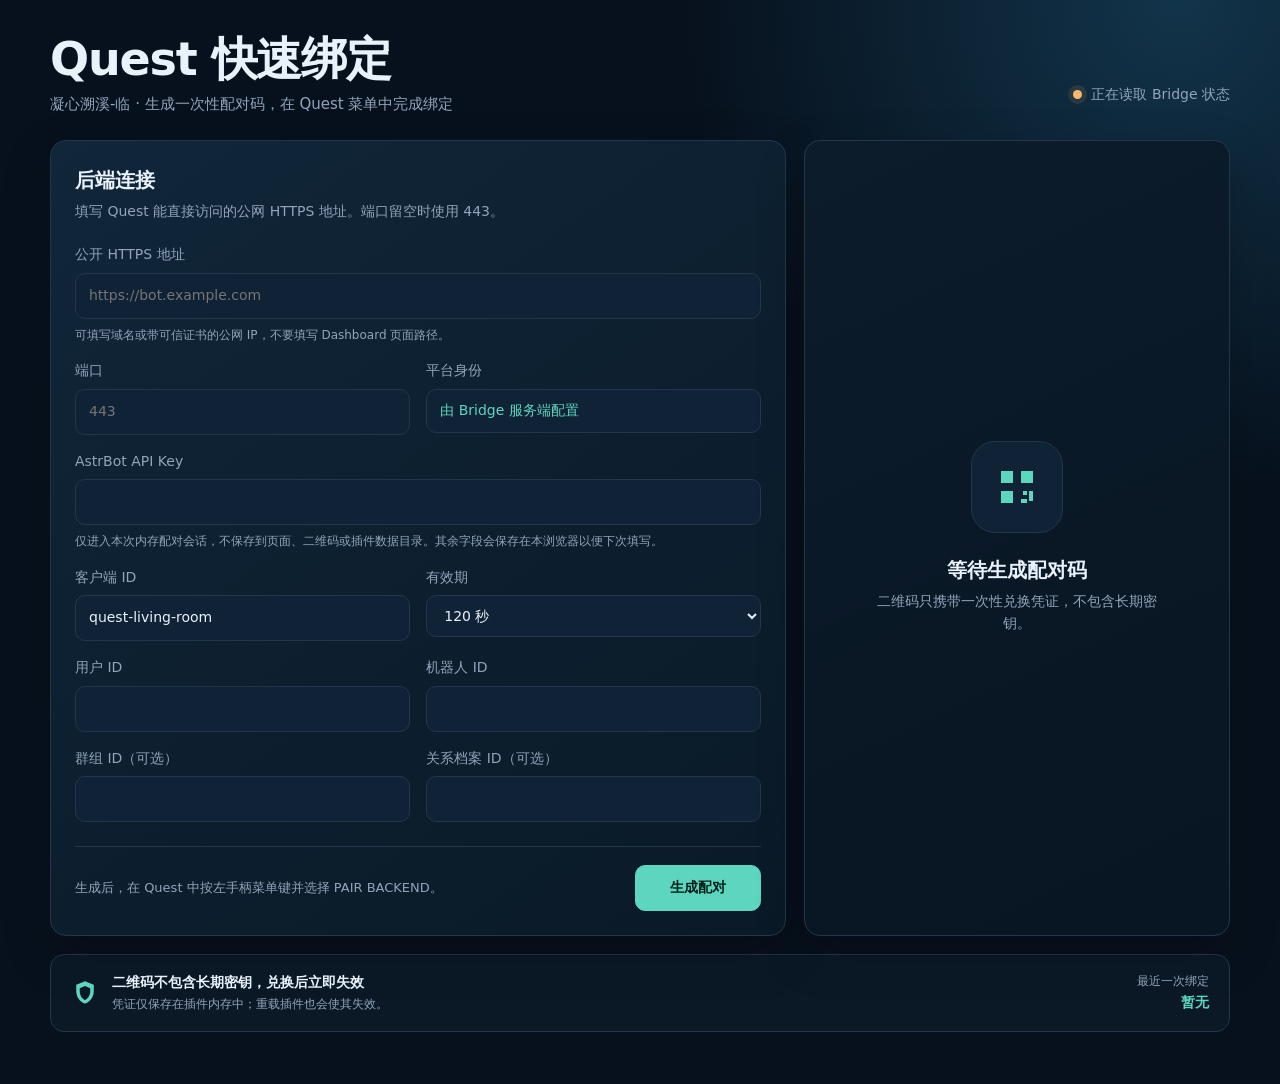
==== pages/pairing/index.html @ a7e20ed2 "release: v0.1.1" ====
<!doctype html>
<html lang="zh-CN">
<head>
  <meta charset="utf-8" />
  <meta name="viewport" content="width=device-width, initial-scale=1" />
  <meta name="color-scheme" content="dark" />
  <title>凝心溯溪-临｜Quest 快速绑定</title>
  <link rel="stylesheet" href="./style.css" />
</head>
<body>
  <main class="shell">
    <header class="page-header">
      <div>
        <h1>Quest 快速绑定</h1>
        <p>凝心溯溪-临 · 生成一次性配对码，在 Quest 菜单中完成绑定</p>
      </div>
      <div class="runtime-state" role="status" aria-live="polite" aria-atomic="true">
        <span class="state-dot" aria-hidden="true"></span>
        <span id="runtime-label">正在读取 Bridge 状态</span>
      </div>
    </header>

    <section class="workspace" aria-label="Quest 后端配对">
      <form id="pairing-form" class="config-panel" autocomplete="off">
        <div class="section-heading">
          <div>
            <h2>后端连接</h2>
            <p>填写 Quest 能直接访问的公网 HTTPS 地址。端口留空时使用 443。</p>
          </div>
        </div>

        <div class="form-grid">
          <label class="field field-wide">
            <span>公开 HTTPS 地址</span>
            <input id="public-url" name="public_url" type="url" inputmode="url" placeholder="https://bot.example.com" required />
            <small>可填写域名或带可信证书的公网 IP，不要填写 Dashboard 页面路径。</small>
          </label>
          <label class="field">
            <span>端口</span>
            <input id="port" name="port" type="number" inputmode="numeric" min="1" max="65535" placeholder="443" />
          </label>
          <div class="field identity-readonly">
            <span>平台身份</span>
            <div id="trusted-platform" class="identity-value">由 Bridge 服务端配置</div>
          </div>
          <label class="field field-wide">
            <span>AstrBot API Key</span>
            <input id="astrbot-api-key" name="astrbot_api_key" type="password" maxlength="4096" autocomplete="new-password" spellcheck="false" required />
            <small>仅进入本次内存配对会话，不保存到页面、二维码或插件数据目录。其余字段会保存在本浏览器以便下次填写。</small>
          </label>
          <label class="field">
            <span>客户端 ID</span>
            <input id="client-id" name="client_id" type="text" maxlength="64" value="quest-living-room" required />
          </label>
          <label class="field">
            <span>有效期</span>
            <select id="ttl" name="ttl_seconds">
              <option value="60">60 秒</option>
              <option value="120" selected>120 秒</option>
              <option value="180">180 秒</option>
              <option value="300">300 秒</option>
            </select>
          </label>
          <label class="field">
            <span>用户 ID</span>
            <input id="user-id" name="user_id" type="text" maxlength="128" required />
          </label>
          <label class="field">
            <span>机器人 ID</span>
            <input id="bot-id" name="bot_id" type="text" maxlength="128" required />
          </label>
          <label class="field">
            <span>群组 ID（可选）</span>
            <input id="group-id" name="group_id" type="text" maxlength="128" />
          </label>
          <label class="field">
            <span>关系档案 ID（可选）</span>
            <input id="relationship-profile-id" name="relationship_profile_id" type="text" maxlength="128" />
          </label>
        </div>

        <div class="form-actions">
          <p id="form-hint">生成后，在 Quest 中按左手柄菜单键并选择 PAIR BACKEND。</p>
          <button id="generate-button" class="primary" type="submit">生成配对</button>
        </div>
      </form>

      <section class="pairing-panel" aria-labelledby="pairing-title">
        <div id="pairing-empty" class="empty-state">
          <div class="empty-mark" aria-hidden="true">
            <svg viewBox="0 0 24 24" role="img"><path d="M4 4h6v6H4V4Zm10 0h6v6h-6V4ZM4 14h6v6H4v-6Zm11 0h2v2h-2v-2Zm3 0h2v5h-2v-5Zm-4 4h3v2h-3v-2Z" /></svg>
          </div>
          <h2 id="pairing-title">等待生成配对码</h2>
          <p>二维码只携带一次性兑换凭证，不包含长期密钥。</p>
        </div>

        <div id="pairing-result" class="pairing-result" hidden>
          <div class="result-heading">
            <div>
              <h2>扫码绑定</h2>
              <p id="pairing-status" class="waiting" role="status" aria-live="polite" aria-atomic="true">等待 Quest 兑换</p>
            </div>
            <div class="countdown" aria-label="剩余时间">
              <span>剩余时间</span>
              <strong id="countdown">02:00</strong>
            </div>
          </div>

          <div class="qr-frame">
            <img id="qr-image" alt="Quest 一次性配对二维码" />
          </div>

          <div class="short-code-block">
            <span>6 位配对码</span>
            <strong id="short-code">—</strong>
            <p>当前相机 SDK 不支持应用内读取透视画面时，可在 Quest 配对面板中输入服务器地址和此短码。</p>
          </div>

          <div class="result-actions">
            <button id="copy-code" type="button" aria-busy="false">复制配对码</button>
            <button id="revoke" class="danger" type="button" aria-busy="false">撤销</button>
          </div>
          <p id="exchange-url" class="exchange-url"></p>
        </div>
      </section>
    </section>

    <section class="security-strip" aria-label="配对安全与最近状态">
      <div class="security-copy">
        <svg viewBox="0 0 24 24" aria-hidden="true"><path d="M12 2 4.5 5v5.4c0 4.8 3.2 9.3 7.5 10.6 4.3-1.3 7.5-5.8 7.5-10.6V5L12 2Zm0 4.1 4.5 1.8v2.5c0 3.2-1.8 6.3-4.5 7.6-2.7-1.3-4.5-4.4-4.5-7.6V7.9L12 6.1Z" /></svg>
        <div>
          <strong>二维码不包含长期密钥，兑换后立即失效</strong>
          <span>凭证仅保存在插件内存中；重载插件也会使其失效。</span>
        </div>
      </div>
      <div class="recent-binding">
        <span>最近一次绑定</span>
        <strong id="recent-binding">暂无</strong>
      </div>
    </section>

    <div id="startup-error" class="startup-error" role="alert" hidden></div>
    <div id="toast" role="status" aria-live="polite" aria-atomic="true"></div>
  </main>

  <script src="/api/plugin/page/bridge-sdk.js"></script>
  <script type="module" src="./app.js"></script>
</body>
</html>
---- pages/pairing/style.css ----
:root {
  color-scheme: dark;
  --bg: #07111d;
  --panel: #0d1b2a;
  --surface: #102236;
  --surface-deep: #081522;
  --line: #24364a;
  --text: #e9f1fb;
  --muted: #91a4ba;
  --accent: #5dd6c0;
  --accent-ink: #04201b;
  --warn: #ffb86b;
  --danger: #ff7b72;
  --radius: 16px;
}

* { box-sizing: border-box; }
body {
  margin: 0;
  min-height: 100vh;
  color: var(--text);
  background: radial-gradient(circle at 92% 0%, #12344a 0, transparent 31%), var(--bg);
  font: 14px/1.55 Inter, ui-sans-serif, system-ui, -apple-system, BlinkMacSystemFont, "Segoe UI", sans-serif;
}
button, input, select { font: inherit; }
button, input, select, .identity-value {
  color: var(--text);
  background: var(--surface);
  border: 1px solid var(--line);
  border-radius: 10px;
}
button, input, select { padding: 11px 13px; }
button { cursor: pointer; transition: border-color .18s ease, background .18s ease, transform .18s ease; }
button:hover:not(:disabled) { border-color: var(--accent); }
button:active:not(:disabled) { transform: translateY(1px); }
button:focus-visible, input:focus-visible, select:focus-visible {
  outline: 2px solid var(--accent);
  outline-offset: 3px;
}
button:disabled { cursor: not-allowed; opacity: .5; }
button[aria-busy="true"] { cursor: wait; }

.shell { width: min(1180px, calc(100% - 32px)); margin: 0 auto; padding: 34px 0 52px; }
.page-header { display: flex; align-items: flex-end; justify-content: space-between; gap: 24px; margin-bottom: 24px; }
.page-header h1 { margin: 0; font-size: clamp(30px, 4vw, 46px); line-height: 1.12; letter-spacing: -.025em; }
.page-header p { margin: 7px 0 0; color: var(--muted); font-size: 15px; }
.runtime-state { display: flex; align-items: center; gap: 9px; min-height: 42px; color: var(--muted); }
.state-dot { width: 9px; height: 9px; border-radius: 50%; background: var(--warn); box-shadow: 0 0 0 5px rgba(255, 184, 107, .1); }
.runtime-state.ready .state-dot { background: var(--accent); box-shadow: 0 0 0 5px rgba(93, 214, 192, .1); }
.runtime-state.error .state-dot { background: var(--danger); box-shadow: 0 0 0 5px rgba(255, 123, 114, .1); }

.workspace { display: grid; grid-template-columns: minmax(0, 1.35fr) minmax(340px, .78fr); gap: 18px; align-items: stretch; }
.config-panel, .pairing-panel {
  min-width: 0;
  border: 1px solid var(--line);
  border-radius: var(--radius);
  background: linear-gradient(145deg, rgba(17, 38, 58, .97), rgba(10, 25, 39, .97));
  box-shadow: 0 18px 48px rgba(0, 0, 0, .22);
}
.config-panel { padding: 24px; }
.pairing-panel { display: grid; min-height: 630px; padding: 24px; background: linear-gradient(155deg, #0c1c2b, #081522); }
.section-heading h2, .result-heading h2, .empty-state h2 { margin: 0; font-size: 20px; }
.section-heading p, .result-heading p, .empty-state p { margin: 5px 0 0; color: var(--muted); }
.form-grid { display: grid; grid-template-columns: repeat(2, minmax(0, 1fr)); gap: 16px; margin-top: 22px; }
.field { display: grid; align-content: start; gap: 7px; min-width: 0; color: var(--muted); }
.field-wide { grid-column: 1 / -1; }
.field input, .field select { width: 100%; min-width: 0; }
.field small { color: var(--muted); font-size: 12px; }
.identity-readonly .identity-value { display: flex; align-items: center; min-height: 44px; padding: 10px 13px; color: var(--accent); overflow-wrap: anywhere; }
.form-actions { display: flex; align-items: center; justify-content: space-between; gap: 18px; margin-top: 24px; padding-top: 18px; border-top: 1px solid var(--line); }
.form-actions p { margin: 0; color: var(--muted); font-size: 13px; }
.primary { min-width: 126px; border-color: var(--accent); background: var(--accent); color: var(--accent-ink); font-weight: 750; }
.primary:hover:not(:disabled) { background: #78e3cf; }
.danger { color: #ffd8d5; border-color: rgba(255, 123, 114, .5); background: rgba(255, 123, 114, .08); }

.empty-state { place-self: center; max-width: 300px; text-align: center; }
.empty-mark { display: grid; place-items: center; width: 92px; height: 92px; margin: 0 auto 22px; border: 1px solid var(--line); border-radius: 24px; background: var(--surface); color: var(--accent); }
.empty-mark svg { width: 48px; height: 48px; fill: currentColor; }
.pairing-result { width: 100%; }
.pairing-result[hidden], .empty-state[hidden] { display: none; }
.result-heading { display: flex; align-items: flex-start; justify-content: space-between; gap: 16px; }
#pairing-status { color: var(--warn); }
#pairing-status.consumed { color: var(--accent); }
#pairing-status.expired, #pairing-status.revoked { color: var(--danger); }
#pairing-status.unknown { color: var(--warn); }
.countdown { display: grid; justify-items: end; color: var(--muted); font-size: 12px; }
.countdown strong { color: var(--warn); font: 700 22px/1.2 ui-monospace, SFMono-Regular, Consolas, monospace; font-variant-numeric: tabular-nums; }
.qr-frame { display: grid; place-items: center; width: min(286px, 100%); aspect-ratio: 1; margin: 22px auto 18px; padding: 14px; border-radius: 18px; background: #fff; box-shadow: 0 15px 36px rgba(0, 0, 0, .34); }
.qr-frame img { display: block; width: 100%; height: 100%; object-fit: contain; }
.short-code-block { text-align: center; }
.short-code-block > span { display: block; color: var(--muted); font-size: 12px; }
.short-code-block > strong { display: block; margin: 5px 0 8px; color: var(--text); font: 780 34px/1.2 ui-monospace, SFMono-Regular, Consolas, monospace; letter-spacing: .18em; font-variant-numeric: tabular-nums; }
.short-code-block p { margin: 0 auto; max-width: 340px; color: var(--muted); font-size: 12px; }
.result-actions { display: grid; grid-template-columns: 1fr 1fr; gap: 10px; margin-top: 18px; }
.exchange-url { margin: 13px 0 0; color: var(--muted); font: 11px/1.5 ui-monospace, SFMono-Regular, Consolas, monospace; overflow-wrap: anywhere; text-align: center; }

.security-strip { display: flex; align-items: center; justify-content: space-between; gap: 24px; margin-top: 18px; padding: 17px 20px; border: 1px solid var(--line); border-radius: 14px; background: rgba(13, 27, 42, .82); }
.security-copy { display: flex; align-items: center; gap: 13px; }
.security-copy svg { flex: 0 0 auto; width: 28px; height: 28px; fill: var(--accent); }
.security-copy div, .recent-binding { display: grid; gap: 2px; }
.security-copy span, .recent-binding span { color: var(--muted); font-size: 12px; }
.recent-binding { flex: 0 0 auto; text-align: right; }
.recent-binding strong { color: var(--accent); }
.startup-error { margin-top: 16px; padding: 14px 16px; border: 1px solid var(--danger); border-radius: 12px; background: rgba(255, 123, 114, .1); color: #ffd8d5; white-space: pre-wrap; }
#toast { position: fixed; right: 24px; bottom: 24px; z-index: 5; max-width: min(420px, calc(100% - 48px)); padding: 12px 16px; border-radius: 10px; background: var(--accent); color: var(--accent-ink); opacity: 0; transform: translateY(10px); pointer-events: none; transition: .2s; }
#toast.visible { opacity: 1; transform: none; }
#toast.error { background: var(--danger); color: #fff; }

@media (max-width: 900px) {
  .workspace { grid-template-columns: 1fr; }
  .pairing-panel { min-height: 560px; }
}
@media (max-width: 620px) {
  .shell { width: min(100% - 22px, 1180px); padding-top: 22px; }
  .page-header, .form-actions, .security-strip { align-items: flex-start; flex-direction: column; }
  .runtime-state { min-height: auto; }
  .config-panel, .pairing-panel { padding: 18px; }
  .form-grid { grid-template-columns: 1fr; }
  .field-wide { grid-column: auto; }
  .form-actions .primary { width: 100%; }
  .security-strip { gap: 15px; }
  .recent-binding { text-align: left; }
}
@media (prefers-reduced-motion: reduce) {
  * { scroll-behavior: auto !important; transition: none !important; }
}
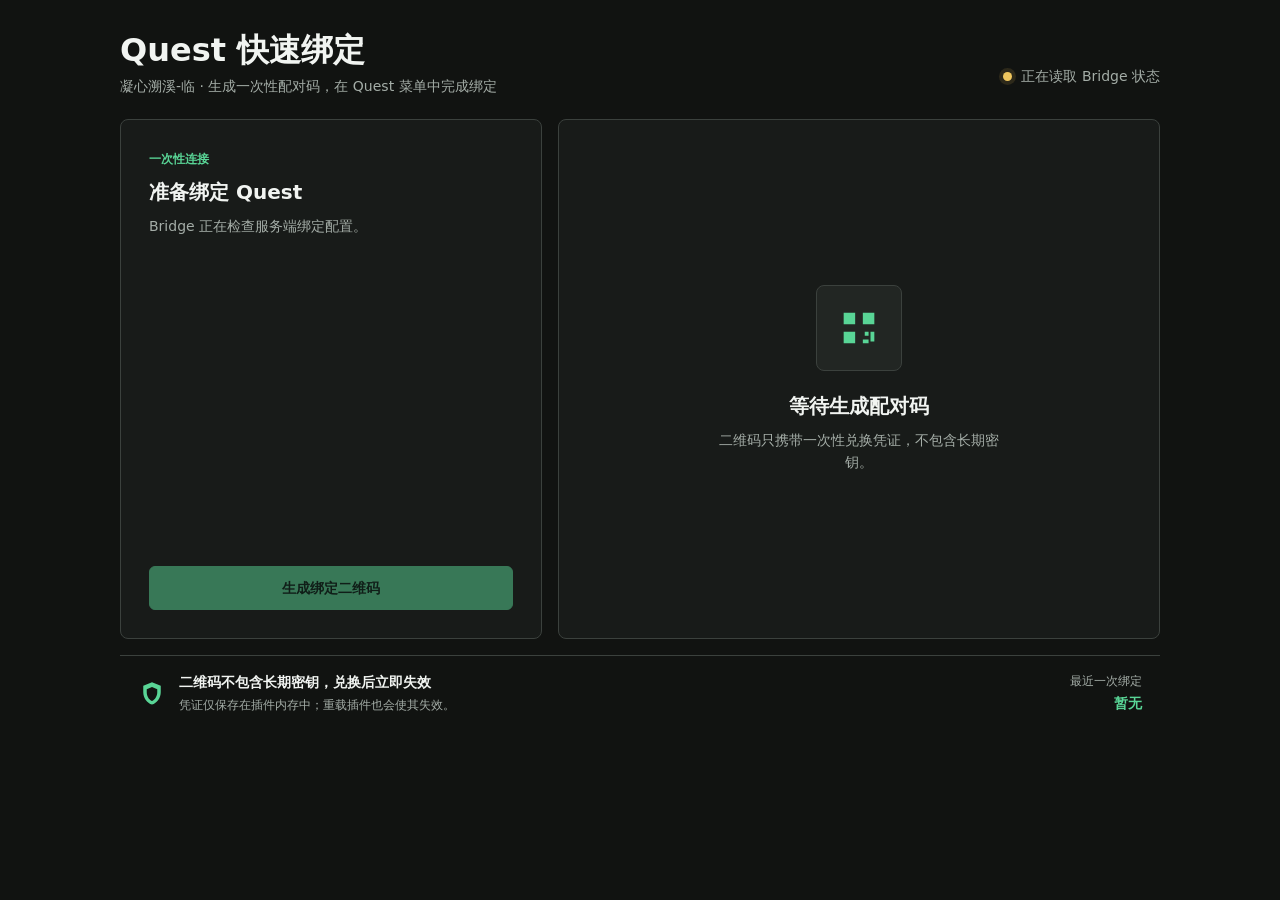
==== commit 26e553ec: "release: v0.2.0" ====
--- a/pages/pairing/index.html
+++ b/pages/pairing/index.html
@@ -21,68 +21,15 @@
     </header>
 
     <section class="workspace" aria-label="Quest 后端配对">
-      <form id="pairing-form" class="config-panel" autocomplete="off">
-        <div class="section-heading">
-          <div>
-            <h2>后端连接</h2>
-            <p>填写 Quest 能直接访问的公网 HTTPS 地址。端口留空时使用 443。</p>
-          </div>
+      <form id="pairing-form" class="pairing-controls" autocomplete="off">
+        <div>
+          <span class="section-label">一次性连接</span>
+          <h2>准备绑定 Quest</h2>
+          <p id="form-hint">Bridge 正在检查服务端绑定配置。</p>
         </div>
-
-        <div class="form-grid">
-          <label class="field field-wide">
-            <span>公开 HTTPS 地址</span>
-            <input id="public-url" name="public_url" type="url" inputmode="url" placeholder="https://bot.example.com" required />
-            <small>可填写域名或带可信证书的公网 IP，不要填写 Dashboard 页面路径。</small>
-          </label>
-          <label class="field">
-            <span>端口</span>
-            <input id="port" name="port" type="number" inputmode="numeric" min="1" max="65535" placeholder="443" />
-          </label>
-          <div class="field identity-readonly">
-            <span>平台身份</span>
-            <div id="trusted-platform" class="identity-value">由 Bridge 服务端配置</div>
-          </div>
-          <label class="field field-wide">
-            <span>AstrBot API Key</span>
-            <input id="astrbot-api-key" name="astrbot_api_key" type="password" maxlength="4096" autocomplete="new-password" spellcheck="false" required />
-            <small>仅进入本次内存配对会话，不保存到页面、二维码或插件数据目录。其余字段会保存在本浏览器以便下次填写。</small>
-          </label>
-          <label class="field">
-            <span>客户端 ID</span>
-            <input id="client-id" name="client_id" type="text" maxlength="64" value="quest-living-room" required />
-          </label>
-          <label class="field">
-            <span>有效期</span>
-            <select id="ttl" name="ttl_seconds">
-              <option value="60">60 秒</option>
-              <option value="120" selected>120 秒</option>
-              <option value="180">180 秒</option>
-              <option value="300">300 秒</option>
-            </select>
-          </label>
-          <label class="field">
-            <span>用户 ID</span>
-            <input id="user-id" name="user_id" type="text" maxlength="128" required />
-          </label>
-          <label class="field">
-            <span>机器人 ID</span>
-            <input id="bot-id" name="bot_id" type="text" maxlength="128" required />
-          </label>
-          <label class="field">
-            <span>群组 ID（可选）</span>
-            <input id="group-id" name="group_id" type="text" maxlength="128" />
-          </label>
-          <label class="field">
-            <span>关系档案 ID（可选）</span>
-            <input id="relationship-profile-id" name="relationship_profile_id" type="text" maxlength="128" />
-          </label>
-        </div>
-
-        <div class="form-actions">
-          <p id="form-hint">生成后，在 Quest 中按左手柄菜单键并选择 PAIR BACKEND。</p>
-          <button id="generate-button" class="primary" type="submit">生成配对</button>
-        </div>
+        <button id="generate-button" class="primary" type="submit" aria-busy="false" disabled>
+          生成绑定二维码
+        </button>
       </form>
 
       <section class="pairing-panel" aria-labelledby="pairing-title">
@@ -120,7 +67,6 @@
             <button id="copy-code" type="button" aria-busy="false">复制配对码</button>
             <button id="revoke" class="danger" type="button" aria-busy="false">撤销</button>
           </div>
-          <p id="exchange-url" class="exchange-url"></p>
         </div>
       </section>
     </section>
--- a/pages/pairing/style.css
+++ b/pages/pairing/style.css
@@ -1,81 +1,74 @@
 :root {
   color-scheme: dark;
-  --bg: #07111d;
-  --panel: #0d1b2a;
-  --surface: #102236;
-  --surface-deep: #081522;
-  --line: #24364a;
-  --text: #e9f1fb;
-  --muted: #91a4ba;
-  --accent: #5dd6c0;
-  --accent-ink: #04201b;
-  --warn: #ffb86b;
-  --danger: #ff7b72;
-  --radius: 16px;
+  --bg: #111311;
+  --panel: #181b19;
+  --surface: #222623;
+  --line: #3b413d;
+  --text: #f1f4f1;
+  --muted: #a4ada7;
+  --accent: #59d596;
+  --accent-ink: #092218;
+  --warn: #f0c75e;
+  --danger: #ff7d7d;
 }
 
 * { box-sizing: border-box; }
+html, body { overflow-x: hidden; }
 body {
   margin: 0;
   min-height: 100vh;
   color: var(--text);
-  background: radial-gradient(circle at 92% 0%, #12344a 0, transparent 31%), var(--bg);
+  background: var(--bg);
   font: 14px/1.55 Inter, ui-sans-serif, system-ui, -apple-system, BlinkMacSystemFont, "Segoe UI", sans-serif;
 }
-button, input, select { font: inherit; }
-button, input, select, .identity-value {
+button { font: inherit; }
+button {
+  min-height: 44px;
+  padding: 10px 14px;
   color: var(--text);
   background: var(--surface);
   border: 1px solid var(--line);
-  border-radius: 10px;
+  border-radius: 6px;
+  cursor: pointer;
+  transition: border-color .18s ease, background .18s ease, transform .18s ease;
 }
-button, input, select { padding: 11px 13px; }
-button { cursor: pointer; transition: border-color .18s ease, background .18s ease, transform .18s ease; }
 button:hover:not(:disabled) { border-color: var(--accent); }
 button:active:not(:disabled) { transform: translateY(1px); }
-button:focus-visible, input:focus-visible, select:focus-visible {
-  outline: 2px solid var(--accent);
-  outline-offset: 3px;
-}
+button:focus-visible { outline: 2px solid var(--accent); outline-offset: 3px; }
 button:disabled { cursor: not-allowed; opacity: .5; }
 button[aria-busy="true"] { cursor: wait; }
 
-.shell { width: min(1180px, calc(100% - 32px)); margin: 0 auto; padding: 34px 0 52px; }
-.page-header { display: flex; align-items: flex-end; justify-content: space-between; gap: 24px; margin-bottom: 24px; }
-.page-header h1 { margin: 0; font-size: clamp(30px, 4vw, 46px); line-height: 1.12; letter-spacing: -.025em; }
-.page-header p { margin: 7px 0 0; color: var(--muted); font-size: 15px; }
+.shell { width: min(1040px, calc(100% - 32px)); max-width: calc(100vw - 32px); margin: 0 auto; padding: 32px 0 48px; }
+.page-header { display: flex; align-items: flex-end; justify-content: space-between; gap: 24px; margin-bottom: 22px; }
+.page-header h1 { margin: 0; font-size: 32px; line-height: 1.15; letter-spacing: 0; }
+.page-header p { margin: 7px 0 0; color: var(--muted); font-size: 14px; }
 .runtime-state { display: flex; align-items: center; gap: 9px; min-height: 42px; color: var(--muted); }
-.state-dot { width: 9px; height: 9px; border-radius: 50%; background: var(--warn); box-shadow: 0 0 0 5px rgba(255, 184, 107, .1); }
-.runtime-state.ready .state-dot { background: var(--accent); box-shadow: 0 0 0 5px rgba(93, 214, 192, .1); }
-.runtime-state.error .state-dot { background: var(--danger); box-shadow: 0 0 0 5px rgba(255, 123, 114, .1); }
+.state-dot { width: 9px; height: 9px; border-radius: 50%; background: var(--warn); box-shadow: 0 0 0 4px rgba(240, 199, 94, .12); }
+.runtime-state.ready .state-dot { background: var(--accent); box-shadow: 0 0 0 4px rgba(89, 213, 150, .12); }
+.runtime-state.error .state-dot { background: var(--danger); box-shadow: 0 0 0 4px rgba(255, 125, 125, .12); }
 
-.workspace { display: grid; grid-template-columns: minmax(0, 1.35fr) minmax(340px, .78fr); gap: 18px; align-items: stretch; }
-.config-panel, .pairing-panel {
+.workspace { display: grid; grid-template-columns: minmax(260px, .7fr) minmax(360px, 1fr); gap: 16px; align-items: stretch; }
+.pairing-controls, .pairing-panel {
+  width: 100%;
+  max-width: 100%;
   min-width: 0;
+  min-height: 520px;
   border: 1px solid var(--line);
-  border-radius: var(--radius);
-  background: linear-gradient(145deg, rgba(17, 38, 58, .97), rgba(10, 25, 39, .97));
-  box-shadow: 0 18px 48px rgba(0, 0, 0, .22);
+  border-radius: 8px;
+  background: var(--panel);
 }
-.config-panel { padding: 24px; }
-.pairing-panel { display: grid; min-height: 630px; padding: 24px; background: linear-gradient(155deg, #0c1c2b, #081522); }
-.section-heading h2, .result-heading h2, .empty-state h2 { margin: 0; font-size: 20px; }
-.section-heading p, .result-heading p, .empty-state p { margin: 5px 0 0; color: var(--muted); }
-.form-grid { display: grid; grid-template-columns: repeat(2, minmax(0, 1fr)); gap: 16px; margin-top: 22px; }
-.field { display: grid; align-content: start; gap: 7px; min-width: 0; color: var(--muted); }
-.field-wide { grid-column: 1 / -1; }
-.field input, .field select { width: 100%; min-width: 0; }
-.field small { color: var(--muted); font-size: 12px; }
-.identity-readonly .identity-value { display: flex; align-items: center; min-height: 44px; padding: 10px 13px; color: var(--accent); overflow-wrap: anywhere; }
-.form-actions { display: flex; align-items: center; justify-content: space-between; gap: 18px; margin-top: 24px; padding-top: 18px; border-top: 1px solid var(--line); }
-.form-actions p { margin: 0; color: var(--muted); font-size: 13px; }
-.primary { min-width: 126px; border-color: var(--accent); background: var(--accent); color: var(--accent-ink); font-weight: 750; }
-.primary:hover:not(:disabled) { background: #78e3cf; }
-.danger { color: #ffd8d5; border-color: rgba(255, 123, 114, .5); background: rgba(255, 123, 114, .08); }
+.pairing-controls { display: flex; flex-direction: column; justify-content: space-between; gap: 32px; padding: 28px; }
+.pairing-controls h2, .result-heading h2, .empty-state h2 { margin: 7px 0 0; font-size: 20px; letter-spacing: 0; }
+.pairing-controls p, .result-heading p, .empty-state p { margin: 8px 0 0; color: var(--muted); }
+.section-label { color: var(--accent); font-size: 12px; font-weight: 700; }
+.primary { width: 100%; border-color: var(--accent); background: var(--accent); color: var(--accent-ink); font-weight: 750; }
+.primary:hover:not(:disabled) { background: #72dfa8; }
+.danger { color: #ffdada; border-color: rgba(255, 125, 125, .55); background: rgba(255, 125, 125, .08); }
 
+.pairing-panel { display: grid; padding: 24px; }
 .empty-state { place-self: center; max-width: 300px; text-align: center; }
-.empty-mark { display: grid; place-items: center; width: 92px; height: 92px; margin: 0 auto 22px; border: 1px solid var(--line); border-radius: 24px; background: var(--surface); color: var(--accent); }
-.empty-mark svg { width: 48px; height: 48px; fill: currentColor; }
+.empty-mark { display: grid; place-items: center; width: 86px; height: 86px; margin: 0 auto 20px; border: 1px solid var(--line); border-radius: 8px; background: var(--surface); color: var(--accent); }
+.empty-mark svg { width: 46px; height: 46px; fill: currentColor; }
 .pairing-result { width: 100%; }
 .pairing-result[hidden], .empty-state[hidden] { display: none; }
 .result-heading { display: flex; align-items: flex-start; justify-content: space-between; gap: 16px; }
@@ -85,39 +78,37 @@
 #pairing-status.unknown { color: var(--warn); }
 .countdown { display: grid; justify-items: end; color: var(--muted); font-size: 12px; }
 .countdown strong { color: var(--warn); font: 700 22px/1.2 ui-monospace, SFMono-Regular, Consolas, monospace; font-variant-numeric: tabular-nums; }
-.qr-frame { display: grid; place-items: center; width: min(286px, 100%); aspect-ratio: 1; margin: 22px auto 18px; padding: 14px; border-radius: 18px; background: #fff; box-shadow: 0 15px 36px rgba(0, 0, 0, .34); }
+.qr-frame { display: grid; place-items: center; width: min(276px, 100%); aspect-ratio: 1; margin: 20px auto 16px; padding: 13px; border-radius: 6px; background: #fff; }
 .qr-frame img { display: block; width: 100%; height: 100%; object-fit: contain; }
 .short-code-block { text-align: center; }
 .short-code-block > span { display: block; color: var(--muted); font-size: 12px; }
-.short-code-block > strong { display: block; margin: 5px 0 8px; color: var(--text); font: 780 34px/1.2 ui-monospace, SFMono-Regular, Consolas, monospace; letter-spacing: .18em; font-variant-numeric: tabular-nums; }
+.short-code-block > strong { display: block; margin: 5px 0 8px; color: var(--text); font: 780 32px/1.2 ui-monospace, SFMono-Regular, Consolas, monospace; letter-spacing: 0; font-variant-numeric: tabular-nums; }
 .short-code-block p { margin: 0 auto; max-width: 340px; color: var(--muted); font-size: 12px; }
 .result-actions { display: grid; grid-template-columns: 1fr 1fr; gap: 10px; margin-top: 18px; }
-.exchange-url { margin: 13px 0 0; color: var(--muted); font: 11px/1.5 ui-monospace, SFMono-Regular, Consolas, monospace; overflow-wrap: anywhere; text-align: center; }
 
-.security-strip { display: flex; align-items: center; justify-content: space-between; gap: 24px; margin-top: 18px; padding: 17px 20px; border: 1px solid var(--line); border-radius: 14px; background: rgba(13, 27, 42, .82); }
+.security-strip { display: flex; align-items: center; justify-content: space-between; gap: 24px; margin-top: 16px; padding: 16px 18px; border-top: 1px solid var(--line); }
 .security-copy { display: flex; align-items: center; gap: 13px; }
 .security-copy svg { flex: 0 0 auto; width: 28px; height: 28px; fill: var(--accent); }
 .security-copy div, .recent-binding { display: grid; gap: 2px; }
 .security-copy span, .recent-binding span { color: var(--muted); font-size: 12px; }
 .recent-binding { flex: 0 0 auto; text-align: right; }
 .recent-binding strong { color: var(--accent); }
-.startup-error { margin-top: 16px; padding: 14px 16px; border: 1px solid var(--danger); border-radius: 12px; background: rgba(255, 123, 114, .1); color: #ffd8d5; white-space: pre-wrap; }
-#toast { position: fixed; right: 24px; bottom: 24px; z-index: 5; max-width: min(420px, calc(100% - 48px)); padding: 12px 16px; border-radius: 10px; background: var(--accent); color: var(--accent-ink); opacity: 0; transform: translateY(10px); pointer-events: none; transition: .2s; }
+.startup-error { margin-top: 16px; padding: 14px 16px; border: 1px solid var(--danger); border-radius: 6px; background: rgba(255, 125, 125, .1); color: #ffdada; white-space: pre-wrap; }
+#toast { position: fixed; right: 24px; bottom: 24px; z-index: 5; max-width: min(420px, calc(100% - 48px)); padding: 12px 16px; border-radius: 6px; background: var(--accent); color: var(--accent-ink); opacity: 0; transform: translateY(10px); pointer-events: none; transition: .2s; }
 #toast.visible { opacity: 1; transform: none; }
 #toast.error { background: var(--danger); color: #fff; }
 
 @media (max-width: 900px) {
   .workspace { grid-template-columns: 1fr; }
-  .pairing-panel { min-height: 560px; }
+  .pairing-controls { min-height: 220px; }
+  .pairing-panel { min-height: 520px; }
 }
 @media (max-width: 620px) {
-  .shell { width: min(100% - 22px, 1180px); padding-top: 22px; }
-  .page-header, .form-actions, .security-strip { align-items: flex-start; flex-direction: column; }
+  .shell { width: calc(100% - 22px); max-width: calc(100vw - 22px); padding-top: 22px; }
+  .page-header, .security-strip { align-items: flex-start; flex-direction: column; }
   .runtime-state { min-height: auto; }
-  .config-panel, .pairing-panel { padding: 18px; }
-  .form-grid { grid-template-columns: 1fr; }
-  .field-wide { grid-column: auto; }
-  .form-actions .primary { width: 100%; }
+  .pairing-controls, .pairing-panel { padding: 18px; }
+  .pairing-controls button { max-width: 100%; }
   .security-strip { gap: 15px; }
   .recent-binding { text-align: left; }
 }
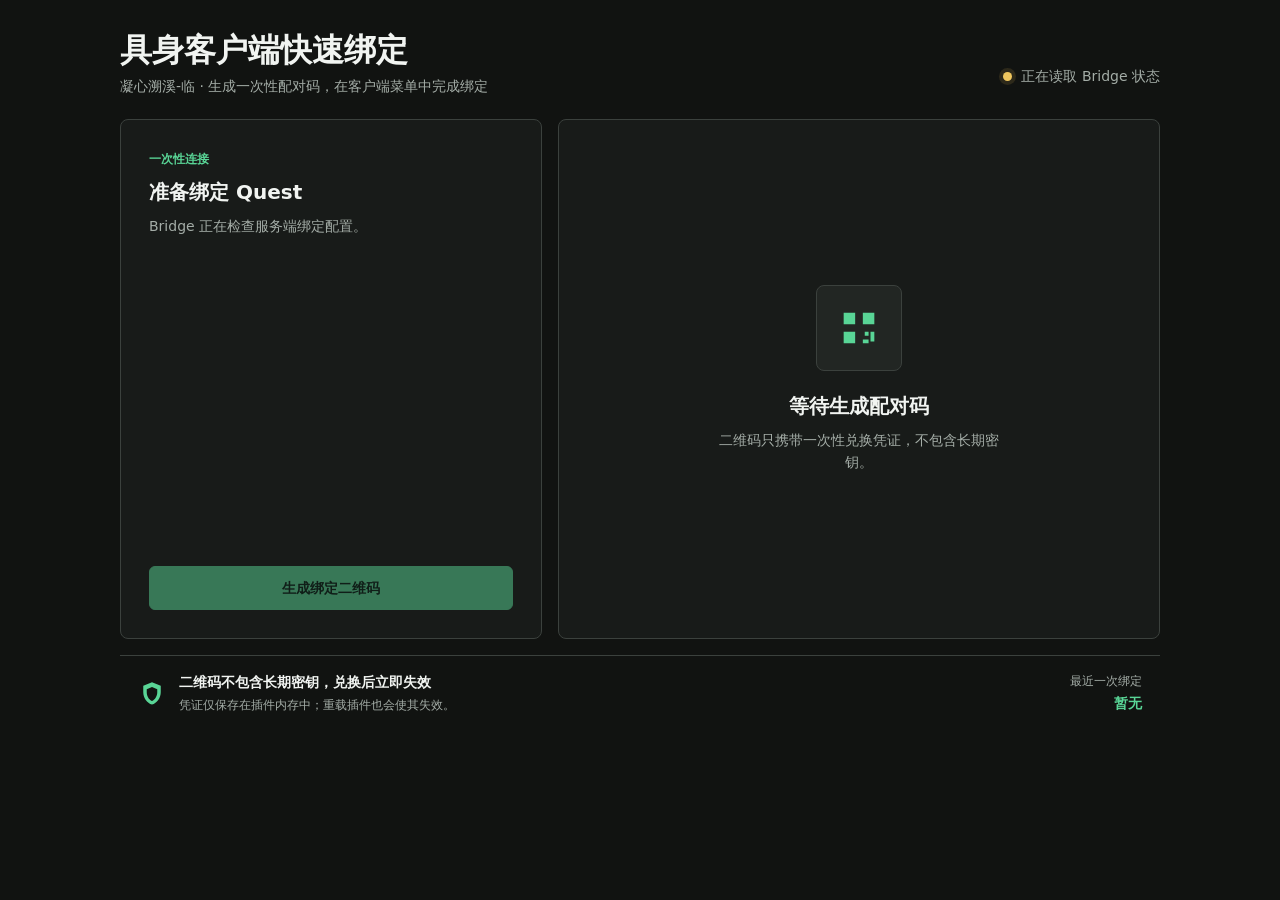
==== commit ea88f498: "feat: migrate to embodiment bridge 1.0.0" ====
--- a/pages/pairing/index.html
+++ b/pages/pairing/index.html
@@ -4,15 +4,15 @@
   <meta charset="utf-8" />
   <meta name="viewport" content="width=device-width, initial-scale=1" />
   <meta name="color-scheme" content="dark" />
-  <title>凝心溯溪-临｜Quest 快速绑定</title>
+  <title>凝心溯溪-临｜具身客户端快速绑定</title>
   <link rel="stylesheet" href="./style.css" />
 </head>
 <body>
   <main class="shell">
     <header class="page-header">
       <div>
-        <h1>Quest 快速绑定</h1>
-        <p>凝心溯溪-临 · 生成一次性配对码，在 Quest 菜单中完成绑定</p>
+        <h1>具身客户端快速绑定</h1>
+        <p>凝心溯溪-临 · 生成一次性配对码，在客户端菜单中完成绑定</p>
       </div>
       <div class="runtime-state" role="status" aria-live="polite" aria-atomic="true">
         <span class="state-dot" aria-hidden="true"></span>
@@ -20,7 +20,7 @@
       </div>
     </header>
 
-    <section class="workspace" aria-label="Quest 后端配对">
+    <section class="workspace" aria-label="具身客户端后端配对">
       <form id="pairing-form" class="pairing-controls" autocomplete="off">
         <div>
           <span class="section-label">一次性连接</span>
